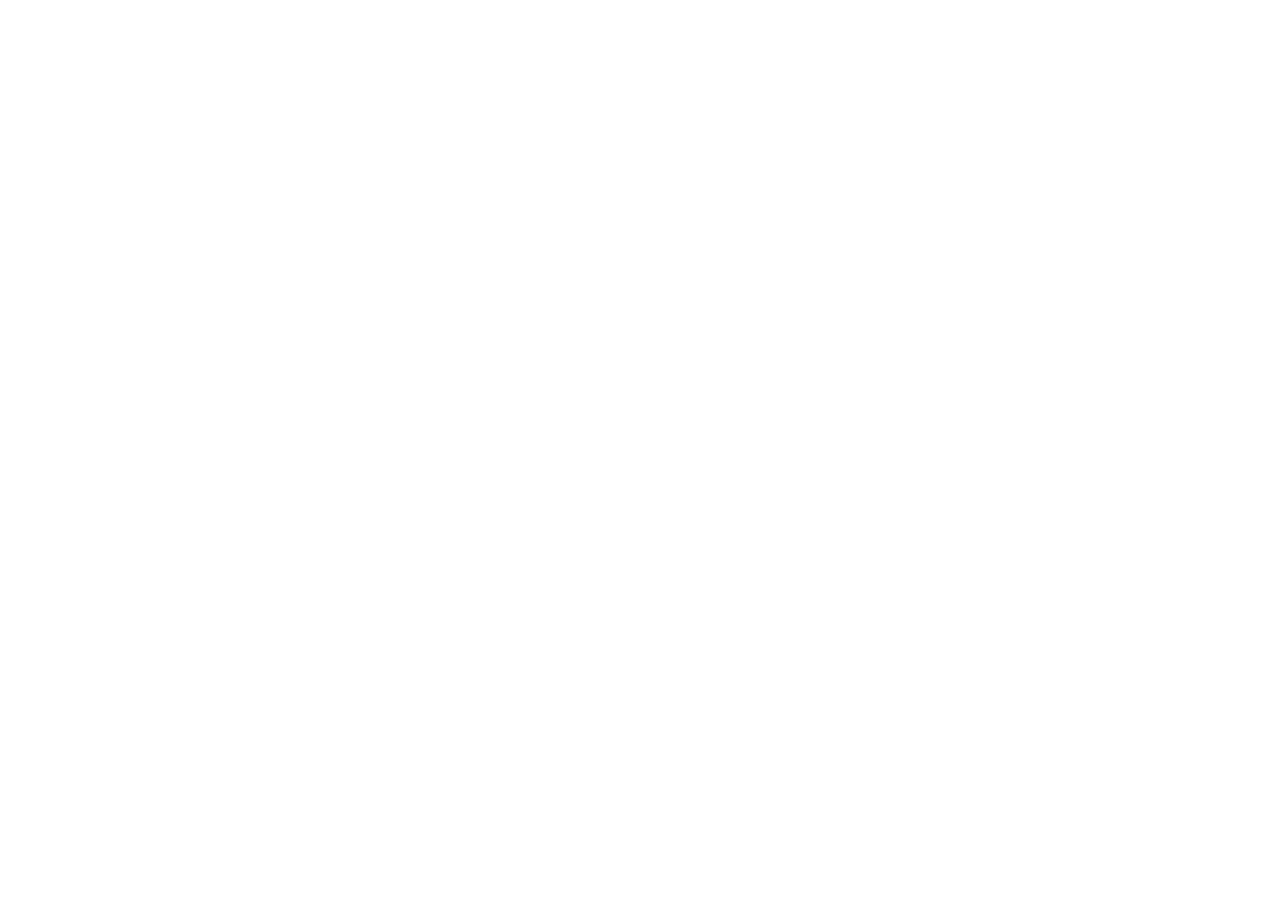
==== index.html @ 8e66f604 "Add files via upload" ====
<!doctype html>
<html lang="id">
  <head>
    <meta charset="UTF-8" />
    <meta name="viewport" content="width=device-width, initial-scale=1, viewport-fit=cover" />
    <meta name="theme-color" content="#c2410c" />
    <title>byorderkasir — POS &amp; Self-Order</title>
    <link rel="icon" href="/kasirku/favicon.svg" type="image/svg+xml" />
    <script type="module" crossorigin src="/kasirku/assets/index-onk8mkBq.js"></script>
    <link rel="modulepreload" crossorigin href="/kasirku/assets/vendor-preact-e9NL8EJ7.js">
    <link rel="modulepreload" crossorigin href="/kasirku/assets/store-DVHngbLB.js">
    <link rel="stylesheet" crossorigin href="/kasirku/assets/store-DHvkE9FC.css">
  </head>
  <body>
    <div id="app"></div>
  </body>
</html>
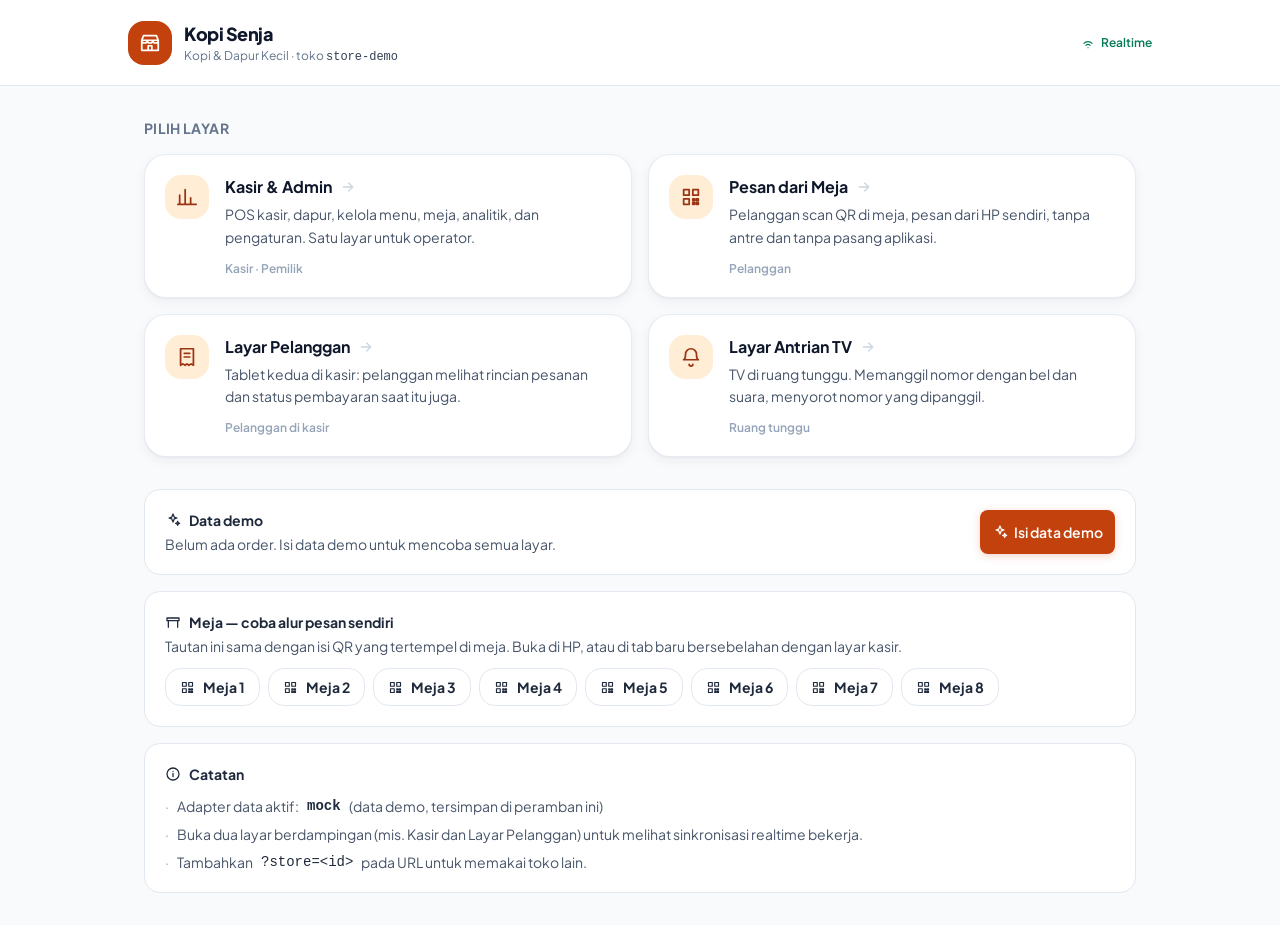
==== commit 20c63ea2: "KasirKu v17: kode unik rekonsiliasi aktif + badge Mandiri + kirim struk via email" ====
--- a/index.html
+++ b/index.html
@@ -4,12 +4,12 @@
     <meta charset="UTF-8" />
     <meta name="viewport" content="width=device-width, initial-scale=1, viewport-fit=cover" />
     <meta name="theme-color" content="#c2410c" />
-    <title>byorderkasir — POS &amp; Self-Order</title>
+    <title>KasirKu — POS &amp; Self-Order</title>
     <link rel="icon" href="/kasirku/favicon.svg" type="image/svg+xml" />
-    <script type="module" crossorigin src="/kasirku/assets/index-onk8mkBq.js"></script>
-    <link rel="modulepreload" crossorigin href="/kasirku/assets/vendor-preact-e9NL8EJ7.js">
-    <link rel="modulepreload" crossorigin href="/kasirku/assets/store-DVHngbLB.js">
-    <link rel="stylesheet" crossorigin href="/kasirku/assets/store-DHvkE9FC.css">
+    <script type="module" crossorigin src="/assets/index-bkYhplfr.js"></script>
+    <link rel="modulepreload" crossorigin href="/assets/vendor-preact-e9NL8EJ7.js">
+    <link rel="modulepreload" crossorigin href="/assets/store-BRZaT2NY.js">
+    <link rel="stylesheet" crossorigin href="/assets/store-CFGdDy21.css">
   </head>
   <body>
     <div id="app"></div>
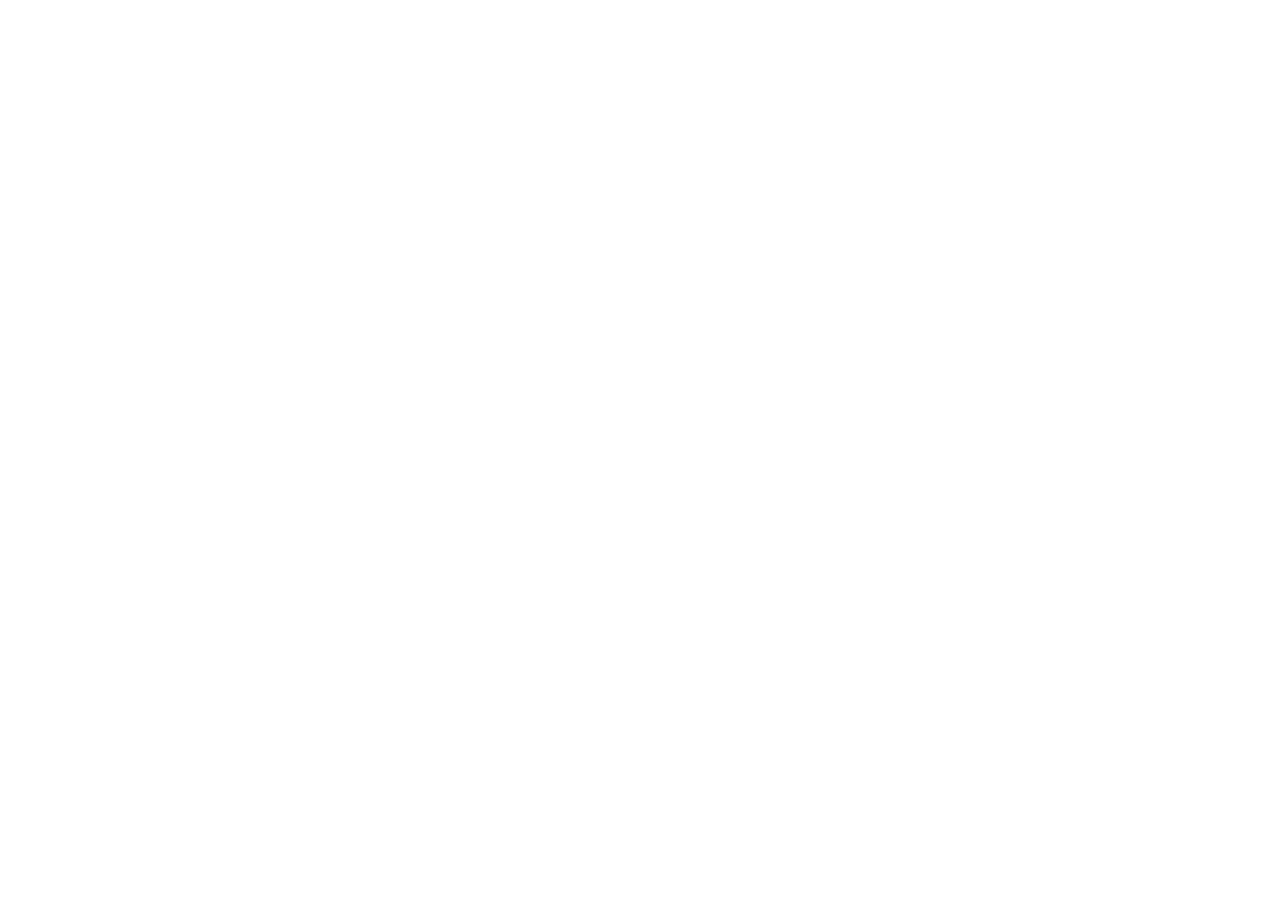
==== commit 2af05808: "KasirKu v17.1: perbaiki base path aset (/kasirku/)" ====
--- a/index.html
+++ b/index.html
@@ -6,10 +6,10 @@
     <meta name="theme-color" content="#c2410c" />
     <title>KasirKu — POS &amp; Self-Order</title>
     <link rel="icon" href="/kasirku/favicon.svg" type="image/svg+xml" />
-    <script type="module" crossorigin src="/assets/index-bkYhplfr.js"></script>
-    <link rel="modulepreload" crossorigin href="/assets/vendor-preact-e9NL8EJ7.js">
-    <link rel="modulepreload" crossorigin href="/assets/store-BRZaT2NY.js">
-    <link rel="stylesheet" crossorigin href="/assets/store-CFGdDy21.css">
+    <script type="module" crossorigin src="/kasirku/assets/index-DfWE-gwp.js"></script>
+    <link rel="modulepreload" crossorigin href="/kasirku/assets/vendor-preact-e9NL8EJ7.js">
+    <link rel="modulepreload" crossorigin href="/kasirku/assets/store-DWQPsUhD.js">
+    <link rel="stylesheet" crossorigin href="/kasirku/assets/store-0KeNNf-E.css">
   </head>
   <body>
     <div id="app"></div>
